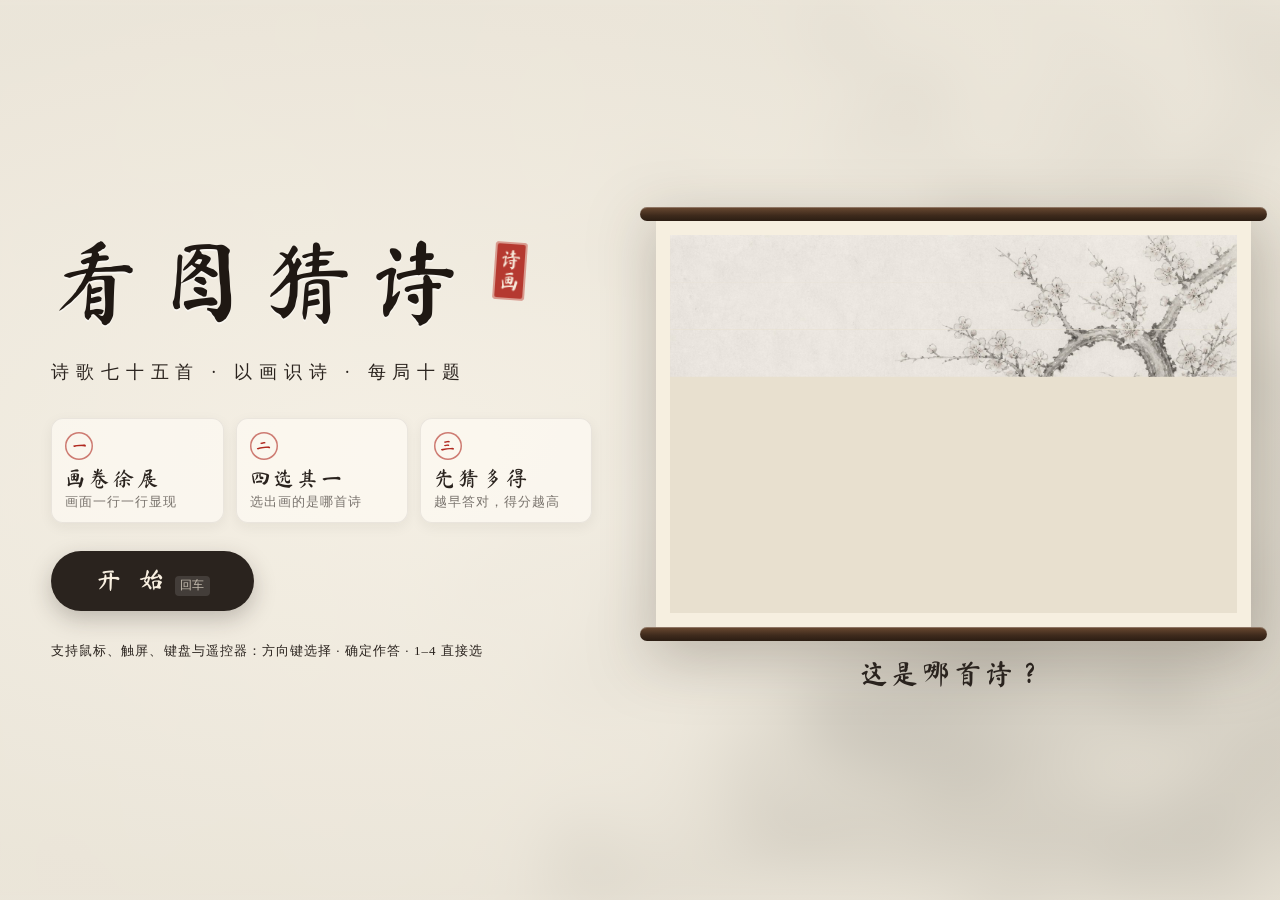
==== game.html @ b6fafc4e "诗画：75 首古诗微动配图、看图猜诗与朗诵 Co-authored-by: Cursor <cursoragent@cursor.com>" ====
<!DOCTYPE html>
<html lang="zh-CN">
<head>
  <meta charset="UTF-8" />
  <meta name="viewport" content="width=device-width, initial-scale=1.0" />
  <title>看图猜诗 · 诗画</title>
  <link rel="preload" href="fonts/MaShanZheng.woff2" as="font" type="font/woff2" crossorigin />
  <link rel="stylesheet" href="css/fonts.css" />
  <link rel="stylesheet" href="css/game.css" />
</head>
<body>
  <div id="game">
    <div class="stage" id="stage">
      <img id="full" alt="" />
      <div class="strips" id="strips"></div>
      <canvas id="fx"></canvas>
    </div>
    <div class="paper"></div>
    <div class="vignette"></div>

    <header class="hud">
      <a class="back" href="index.html" title="返回诗画">&#8249; 诗画</a>
      <div class="round" id="round"></div>
      <div class="right">
        <span class="score">得分 <b id="score">0</b></span>
        <button id="btnRecite" title="答题后朗诵这首诗（R）">诵<span class="st"> · 关</span></button>
        <button id="btnSound" title="开启/关闭声音（S）">声<span class="st"> · 关</span></button>
        <button id="btnFs" title="全屏（F）">全屏</button>
      </div>
    </header>
    <div class="rows" id="rows"></div>

    <section class="panel" id="panel">
      <div class="view ask" id="ask">
        <p class="q">这幅画画的是哪首诗？</p>
        <p class="hint">画面正一行一行显现，越早作答得分越高</p>
        <button class="primary" id="btnGuess">我猜到了 <kbd>回车</kbd></button>
      </div>
      <div class="view choose" id="choose">
        <p class="q">选出这幅画对应的诗</p>
        <div class="opts" id="opts"></div>
      </div>
      <div class="view result" id="result">
        <p class="verdict" id="verdict"></p>
        <div class="poem" id="poem"></div>
        <button class="primary" id="btnNext">下一题 <kbd>回车</kbd></button>
      </div>
    </section>

    <section class="screen intro-screen" id="start">
      <img class="intro-bg" id="introBg" alt="" />
      <div class="intro">
        <div class="intro-text">
          <div class="brand">
            <h1>看图猜诗</h1>
            <span class="stamp">诗画</span>
          </div>
          <p class="sub">诗歌七十五首 · 以画识诗 · 每局十题</p>
          <ol class="steps">
            <li><i>一</i><b>画卷徐展</b><span>画面一行一行显现</span></li>
            <li><i>二</i><b>四选其一</b><span>选出画的是哪首诗</span></li>
            <li><i>三</i><b>先猜多得</b><span>越早答对，得分越高</span></li>
          </ol>
          <div class="go">
            <button class="primary big" id="btnStart">开 始<kbd>回车</kbd></button>
            <span class="best" id="best"></span>
          </div>
          <p class="keys">支持鼠标、触屏、键盘与遥控器：方向键选择 · 确定作答 · 1–4 直接选</p>
        </div>
        <figure class="teaser">
          <div class="scroll">
            <div class="rod"></div>
            <div class="frame"><div class="t-strips" id="teaser"></div></div>
            <div class="rod"></div>
          </div>
          <figcaption id="teaserCap"><span class="q">这是哪首诗？</span><span class="a"></span></figcaption>
        </figure>
      </div>
    </section>

    <section class="screen" id="end">
      <div class="card wide">
        <h1 id="endTitle"></h1>
        <p id="endStat"></p>
        <div class="recap" id="recap"></div>
        <div class="btns">
          <button class="primary big" id="btnAgain">再来一局 <kbd>回车</kbd></button>          <a class="ghost" href="index.html">返回诗画</a>
        </div>
      </div>
    </section>
  </div>

  <script src="js/audio.js"></script>
  <script src="js/scenes.js"></script>
  <script src="js/fx.js"></script>
  <script src="js/poems.js"></script>
  <script src="js/voice.js"></script>
  <script src="js/recite.js"></script>
  <script src="js/game.js"></script>
</body>
</html>
---- css/fonts.css ----
/* 马善政楷书（SIL OFL 1.1），已裁成本站用字 + GB2312 一级常用字，见 agent-tools/font_subset.py */
@font-face {
  font-family: "Ma Shan Zheng";
  src: url("../fonts/MaShanZheng.woff2") format("woff2");
  font-weight: normal;
  font-style: normal;
  font-display: block;
}
---- css/game.css ----
* { box-sizing: border-box; margin: 0; padding: 0; }

html, body { width: 100%; height: 100%; overflow: hidden; background: #ece6d8; }

body {
  font-family: "Ma Shan Zheng", "STKaiti", "KaiTi", "楷体", serif;
  color: #2a231e;
  user-select: none;
  -webkit-font-smoothing: antialiased;
}

button, a { font: inherit; color: inherit; }
kbd {
  display: inline-block;
  margin-left: .5em;
  padding: 0 .45em;
  border-radius: 4px;
  font: 12px/1.6 "STKaiti", "KaiTi", serif;
  letter-spacing: 0;
  background: rgba(0, 0, 0, .08);
  opacity: .75;
}

#game { position: fixed; inset: 0; overflow: hidden; }

/* ---------- 画面：按行显现 ---------- */
.stage { position: absolute; inset: 0; background: #ece6d8; }
.stage img, .stage canvas { position: absolute; inset: 0; width: 100%; height: 100%; display: block; }
.stage > img { object-fit: cover; opacity: 0; transition: opacity .6s; }
.stage.done > img { opacity: 1; }
.stage.done .strips { opacity: 0; transition: opacity .6s .6s; }
.strips { position: absolute; inset: 0; }
.strip { position: absolute; left: 0; right: 0; overflow: hidden; opacity: 0; }
.strip img { position: absolute; left: 0; width: 100%; object-fit: cover; }
.strip.on { animation: brushL 1.4s cubic-bezier(.3, .6, .2, 1) forwards; }
.strip.on.rtl { animation-name: brushR; }
@keyframes brushL {
  0%   { opacity: 0; clip-path: inset(0 100% 0 0); filter: blur(10px) saturate(.3); }
  30%  { opacity: 1; }
  100% { opacity: 1; clip-path: inset(0 0 0 0); filter: none; }
}
@keyframes brushR {
  0%   { opacity: 0; clip-path: inset(0 0 0 100%); filter: blur(10px) saturate(.3); }
  30%  { opacity: 1; }
  100% { opacity: 1; clip-path: inset(0 0 0 0); filter: none; }
}

.paper {
  position: absolute; inset: 0; pointer-events: none;
  opacity: .12; mix-blend-mode: multiply;
  background-image: url("data:image/svg+xml;utf8,<svg xmlns='http://www.w3.org/2000/svg' width='260' height='260'><filter id='n'><feTurbulence type='fractalNoise' baseFrequency='0.85' numOctaves='2' stitchTiles='stitch'/><feColorMatrix values='0 0 0 0 0.35 0 0 0 0 0.30 0 0 0 0 0.24 0 0 0 0.9 0'/></filter><rect width='100%' height='100%' filter='url(%23n)'/></svg>");
}
.vignette {
  position: absolute; inset: 0; pointer-events: none;
  background: radial-gradient(ellipse at 58% 50%, transparent 55%, rgba(40, 28, 16, .26) 100%);
}

/* ---------- 顶栏与进度 ---------- */
.hud {
  position: absolute; left: 0; right: 0; top: 0;
  display: flex; align-items: center; justify-content: space-between;
  padding: 2.4vh 2.4vw;
  pointer-events: none;
}
.hud > * { pointer-events: auto; }
.hud .back, .hud button, .hud .round, .hud .score {
  padding: 6px 16px; border-radius: 999px;
  background: rgba(18, 16, 14, .32);
  backdrop-filter: blur(10px); -webkit-backdrop-filter: blur(10px);
  color: rgba(255, 255, 255, .85);
  font-family: "STKaiti", "KaiTi", serif; font-size: 15px; letter-spacing: .12em;
  text-decoration: none; border: 0; cursor: pointer;
}
.hud .round { cursor: default; font-variant-numeric: tabular-nums; }
.hud .right { display: flex; gap: 8px; }
.hud .score { cursor: default; }
.hud .score b { font-weight: normal; color: #ffe2a8; }
.hud button.on { background: rgba(18, 16, 14, .55); color: #fff; }

.rows {
  position: absolute; right: 2.4vw; top: 50%; transform: translateY(-50%);
  display: flex; flex-direction: column; gap: 6px;
}
.rows i {
  width: 6px; height: 22px; border-radius: 3px;
  background: rgba(40, 30, 20, .18);
  transition: background .4s;
}
.rows i.on { background: rgba(176, 40, 31, .75); }

/* ---------- 左侧面板 ---------- */
.panel {
  position: absolute; left: 5vw; top: 50%; transform: translateY(-50%);
  width: min(34vw, 430px);
  padding: 28px 26px;
  border-radius: 14px;
  background: rgba(250, 246, 238, .86);
  backdrop-filter: blur(8px); -webkit-backdrop-filter: blur(8px);
  box-shadow: 0 10px 40px rgba(40, 28, 16, .18);
}
.panel .view { display: none; flex-direction: column; gap: 16px; }
.panel[data-v="ask"] .ask, .panel[data-v="choose"] .choose, .panel[data-v="result"] .result {
  display: flex; animation: fadeIn .5s ease;
}
@keyframes fadeIn { from { opacity: 0; transform: translateY(8px); } to { opacity: 1; transform: none; } }

.q { font-size: 28px; letter-spacing: .12em; }
.hint { font-family: "STKaiti", "KaiTi", serif; font-size: 15px; letter-spacing: .1em; opacity: .65; line-height: 1.7; }

.primary {
  all: unset; cursor: pointer; text-align: center;
  padding: 12px 22px; border-radius: 999px;
  background: #2a231e; color: #f8efe0;
  font-size: 20px; letter-spacing: .2em;
  transition: transform .15s, background .2s;
}
.primary:hover { background: #4a3c30; transform: translateY(-1px); }
.primary kbd { background: rgba(255, 255, 255, .16); }
.primary.big { padding: 14px 34px; font-size: 24px; }

.opts { display: flex; flex-direction: column; gap: 10px; }
.opt {
  all: unset; cursor: pointer;
  display: grid; grid-template-columns: 34px 1fr; align-items: center; column-gap: 12px;
  padding: 10px 14px; border-radius: 10px;
  background: rgba(255, 255, 255, .7);
  box-shadow: inset 0 0 0 1.5px rgba(42, 35, 30, .12);
  transition: background .2s, box-shadow .2s, transform .15s, opacity .3s;
  animation: fadeIn .45s ease backwards;
}
.opt:nth-child(2) { animation-delay: .08s; }
.opt:nth-child(3) { animation-delay: .16s; }
.opt:nth-child(4) { animation-delay: .24s; }
.opt:hover { background: #fff; transform: translateX(3px); box-shadow: inset 0 0 0 1.5px rgba(42, 35, 30, .35); }
.opt.focus { background: #fff; transform: translateX(5px); box-shadow: inset 0 0 0 2.5px #2a231e, 0 4px 14px rgba(40, 28, 16, .15); }
.opt.focus .k { background: #2a231e; color: #f8efe0; }
.opt .k {
  grid-row: span 2;
  width: 34px; height: 34px; border-radius: 50%;
  display: grid; place-items: center;
  font: 16px "STKaiti", "KaiTi", serif;
  background: rgba(42, 35, 30, .08);
}
.opt b { font-weight: normal; font-size: 22px; letter-spacing: .1em; line-height: 1.3; }
.opt i { font-style: normal; font-family: "STKaiti", "KaiTi", serif; font-size: 13px; letter-spacing: .12em; opacity: .6; }
.opts.locked .opt { pointer-events: none; }
.opts.locked .opt:not(.right):not(.wrong) { opacity: .4; }
.opt.right { background: #e3f0dc; box-shadow: inset 0 0 0 2px #5c8f4a; }
.opt.right .k { background: #5c8f4a; color: #fff; }
.opt.wrong { background: #f6dfdc; box-shadow: inset 0 0 0 2px #b0281f; animation: shake .4s; }
.opt.wrong .k { background: #b0281f; color: #fff; }
@keyframes shake { 25% { transform: translateX(-6px); } 50% { transform: translateX(5px); } 75% { transform: translateX(-3px); } }

.verdict { font-size: 26px; letter-spacing: .14em; }
.verdict.ok { color: #4f7d3f; }
.verdict.no { color: #b0281f; }
.verdict small { display: block; margin-top: 4px; font-family: "STKaiti", "KaiTi", serif; font-size: 15px; color: #2a231e; opacity: .7; letter-spacing: .1em; }

.poem {
  writing-mode: vertical-rl;
  white-space: nowrap;
  align-self: flex-end;
  max-width: 100%;
  overflow-x: auto;
  padding: 4px 2px 8px;
}
.poem .title { font-size: 30px; letter-spacing: .2em; margin-left: .5em; }
.poem .author { font-family: "STKaiti", "KaiTi", serif; font-size: 14px; letter-spacing: .3em; padding-top: 2.6em; margin-left: 1.2em; opacity: .75; }
.poem .line { font-size: 22px; letter-spacing: .26em; line-height: 1.6; padding-top: 1em; margin-left: .3em; }
.poem .ch { display: inline-block; opacity: 0; animation: ink 1.2s ease var(--d) forwards; }
@keyframes ink {
  0%   { opacity: 0; filter: blur(8px); transform: scale(1.3); }
  100% { opacity: 1; filter: none; transform: none; }
}

/* ---------- 开始 / 结束 ---------- */
.screen {
  position: absolute; inset: 0; z-index: 5;
  display: grid; place-items: center;
  padding: 4vh 4vw;
  background: rgba(236, 230, 216, .55);
  backdrop-filter: blur(6px); -webkit-backdrop-filter: blur(6px);
  opacity: 0; pointer-events: none; transition: opacity .5s;
}
.screen.open { opacity: 1; pointer-events: auto; }
.screen .card {
  width: min(560px, 92vw); max-height: 92vh; overflow: auto;
  display: flex; flex-direction: column; align-items: center; gap: 22px; text-align: center;
  padding: 40px 36px;
  border-radius: 18px;
  background: rgba(250, 246, 238, .94);
  box-shadow: 0 20px 60px rgba(40, 28, 16, .22);
}
.screen .card.wide { width: min(980px, 94vw); }
.screen h1 { font-weight: normal; font-size: 46px; letter-spacing: .4em; padding-left: .4em; }
.screen p { font-family: "STKaiti", "KaiTi", serif; font-size: 17px; line-height: 1.9; letter-spacing: .08em; opacity: .8; }
.screen p.keys { font-size: 13px; opacity: .55; }
/* ---------- 开始页 ---------- */
.intro-screen { background: #ece6d8; backdrop-filter: none; -webkit-backdrop-filter: none; overflow: hidden; }
.intro-bg {
  position: absolute; inset: -40px; width: calc(100% + 80px); height: calc(100% + 80px);
  object-fit: cover; filter: blur(28px) saturate(.8); opacity: 0; transform: scale(1.05);
  transition: opacity 2.4s ease;
}
.intro-bg.on { opacity: .32; }
.intro-screen::after {
  content: ""; position: absolute; inset: 0; pointer-events: none;
  background: radial-gradient(ellipse at 30% 50%, rgba(246, 241, 230, .85) 0%, rgba(236, 230, 216, .35) 70%);
}
.intro {
  position: relative; z-index: 1;
  width: min(1200px, 94vw);
  display: grid; grid-template-columns: 1fr 1.1fr; gap: 5vw; align-items: center;
}
.intro-text { display: flex; flex-direction: column; align-items: flex-start; gap: 3.2vh; }
.brand { position: relative; display: flex; align-items: flex-start; gap: 18px; }
.brand h1 {
  font-weight: normal; font-size: clamp(56px, 10vh, 104px); line-height: 1;
  letter-spacing: .18em; padding-left: 0;
  color: #1f1813;
  text-shadow: 0 2px 0 rgba(255, 255, 255, .5);
  animation: rise 1.2s cubic-bezier(.2, .7, .2, 1) both;
}
.stamp {
  writing-mode: vertical-rl;
  margin-top: .3em;
  padding: .35em .22em;
  border-radius: 4px;
  background: #b0281f; color: #f8ebdc;
  font-size: clamp(16px, 2.3vh, 22px); letter-spacing: .08em; line-height: 1.1;
  box-shadow: inset 0 0 0 2px rgba(248, 235, 220, .55);
  transform: rotate(4deg);
  animation: stampIn .7s ease-out .7s both;
}
@keyframes stampIn {
  0% { opacity: 0; transform: rotate(4deg) scale(1.8); }
  70% { opacity: 1; transform: rotate(4deg) scale(.94); }
  100% { opacity: .92; transform: rotate(4deg) scale(1); }
}
@keyframes rise { from { opacity: 0; transform: translateY(14px); filter: blur(6px); } to { opacity: 1; transform: none; filter: none; } }
.screen .sub {
  font-size: clamp(15px, 2vh, 19px); letter-spacing: .38em; opacity: .7;
  animation: rise 1.2s .2s both;
}
.steps {
  list-style: none; width: 100%;
  display: grid; grid-template-columns: repeat(3, 1fr); gap: 12px;
  animation: rise 1.2s .35s both;
}
.steps li {
  display: flex; flex-direction: column; gap: 4px;
  padding: 14px 14px 12px;
  border-radius: 12px;
  background: rgba(255, 252, 245, .62);
  box-shadow: inset 0 0 0 1px rgba(42, 35, 30, .08), 0 4px 14px rgba(40, 28, 16, .06);
}
.steps i {
  font-style: normal; width: 28px; height: 28px; display: grid; place-items: center;
  border-radius: 50%; font-size: 15px;
  color: #b0281f; box-shadow: inset 0 0 0 1.5px rgba(176, 40, 31, .6);
  margin-bottom: 4px;
}
.steps b { font-weight: normal; font-size: 21px; letter-spacing: .14em; }
.steps span { font-family: "STKaiti", "KaiTi", serif; font-size: 13px; letter-spacing: .08em; opacity: .62; }
.go { display: flex; align-items: center; gap: 20px; flex-wrap: wrap; animation: rise 1.2s .62s both; }
.go .primary.big { padding: 15px 44px; font-size: 26px; box-shadow: 0 8px 22px rgba(42, 35, 30, .25); }
.best { font-family: "STKaiti", "KaiTi", serif; font-size: 15px; letter-spacing: .12em; opacity: .7; }
.best b { font-weight: normal; color: #b0281f; font-size: 18px; }
.intro .keys { animation: rise 1.2s .75s both; }

.teaser { margin: 0; display: flex; flex-direction: column; align-items: center; gap: 18px; animation: rise 1.4s .3s both; }
.scroll { width: 100%; display: flex; flex-direction: column; align-items: stretch; filter: drop-shadow(0 18px 30px rgba(40, 28, 16, .25)); }
.rod {
  height: 14px; margin: 0 -16px; border-radius: 7px;
  background: linear-gradient(#6b4a32, #3e2a1c 60%, #2b1d13);
  box-shadow: inset 0 1px 0 rgba(255, 255, 255, .25);
}
.frame { padding: 14px; background: #f6efe0; }
.t-strips { position: relative; aspect-ratio: 3 / 2; overflow: hidden; background: #e8e0cf; }
.t-strips .strip.on { animation-duration: .9s; }
.t-strips.out { opacity: 0; transition: opacity .8s; }
.teaser figcaption { position: relative; height: 34px; width: 100%; text-align: center; font-size: 24px; letter-spacing: .2em; }
.teaser figcaption span { position: absolute; inset: 0; transition: opacity .6s, transform .6s; }
.teaser figcaption .a { opacity: 0; transform: translateY(8px); color: #b0281f; }
.teaser figcaption.show .q { opacity: 0; transform: translateY(-8px); }
.teaser figcaption.show .a { opacity: 1; transform: none; }

/* 朗诵时逐句高亮 */
.poem > div { transition: opacity .5s, color .5s, text-shadow .5s; }
.poem.reciting > div:not(.reading) { opacity: .45; }
.poem > div.reading { color: #b0281f; text-shadow: 0 0 14px rgba(255, 220, 170, .9); }

.recap {
  width: 100%;
  display: grid; grid-template-columns: repeat(auto-fill, minmax(150px, 1fr)); gap: 12px;
}
.recap a {
  position: relative; display: flex; flex-direction: column; gap: 4px;
  border-radius: 8px; overflow: hidden; text-decoration: none;
  background: #fff;
  box-shadow: 0 2px 8px rgba(40, 28, 16, .1);
}
.recap img { width: 100%; aspect-ratio: 3 / 2; object-fit: cover; display: block; }
.recap b { font-weight: normal; font-size: 16px; letter-spacing: .1em; padding: 0 8px 8px; }
.recap .mark {
  position: absolute; top: 6px; right: 6px;
  width: 26px; height: 26px; border-radius: 50%; display: grid; place-items: center;
  font: 15px/1 sans-serif; color: #fff;
}
.recap .mark.ok { background: #5c8f4a; }
.recap .mark.no { background: #b0281f; }
.btns { display: flex; gap: 14px; align-items: center; flex-wrap: wrap; justify-content: center; }
.ghost {
  background: none; border: 0; cursor: pointer;
  padding: 12px 26px; border-radius: 999px; text-decoration: none;
  font-size: 20px; letter-spacing: .2em;
  box-shadow: inset 0 0 0 1.5px rgba(42, 35, 30, .3);
}

/* ---------- 窄屏：面板移到底部 ---------- */
@media (max-width: 760px), (max-aspect-ratio: 1/1) {
  .panel {
    left: 3vw; right: 3vw; top: auto; bottom: 2.5vh; transform: none;
    width: auto; max-height: 56vh; overflow-y: auto;
    padding: 18px 16px;
  }
  .q { font-size: 22px; }
  .opts { display: grid; grid-template-columns: 1fr 1fr; gap: 8px; }
  .opt { grid-template-columns: 28px 1fr; padding: 8px 10px; column-gap: 8px; }
  .opt .k { width: 28px; height: 28px; font-size: 14px; }
  .opt b { font-size: 18px; }
  .hud { padding: 12px 10px; gap: 6px; }
  .hud .back, .hud button, .hud .round, .hud .score { padding: 5px 10px; font-size: 13px; letter-spacing: .04em; white-space: nowrap; }
  .hud .right { gap: 4px; }
  .hud .st { display: none; }
  .rows { right: auto; left: 50%; top: 52px; transform: translateX(-50%); flex-direction: row; }
  .rows i { width: 22px; height: 5px; }
  .panel .view { gap: 12px; }
  .verdict { font-size: 21px; }
  .verdict small { font-size: 13px; }
  .poem { align-self: center; }
  .intro-screen { align-items: start; overflow-y: auto; }
  .intro { grid-template-columns: 1fr; gap: 3vh; padding: 2vh 0 3vh; }
  .teaser { order: -1; gap: 10px; }
  .frame { padding: 8px; }
  .rod { height: 10px; margin: 0 -10px; }
  .teaser figcaption { font-size: 18px; height: 26px; }
  .intro-text { gap: 2.2vh; align-items: center; text-align: center; }
  .brand h1 { font-size: 46px; }
  .steps { gap: 6px; }
  .steps li { padding: 10px 8px; align-items: center; }
  .steps b { font-size: 16px; letter-spacing: .06em; }
  .steps span { font-size: 11px; }
  .go { justify-content: center; }
  .go .primary.big { padding: 12px 36px; font-size: 22px; }
  .poem .title { font-size: 21px; }
  .poem .author { font-size: 12px; }
  .poem .line { font-size: 17px; line-height: 1.5; }
  .primary { padding: 10px 18px; font-size: 18px; }
  .screen h1 { font-size: 34px; }
}
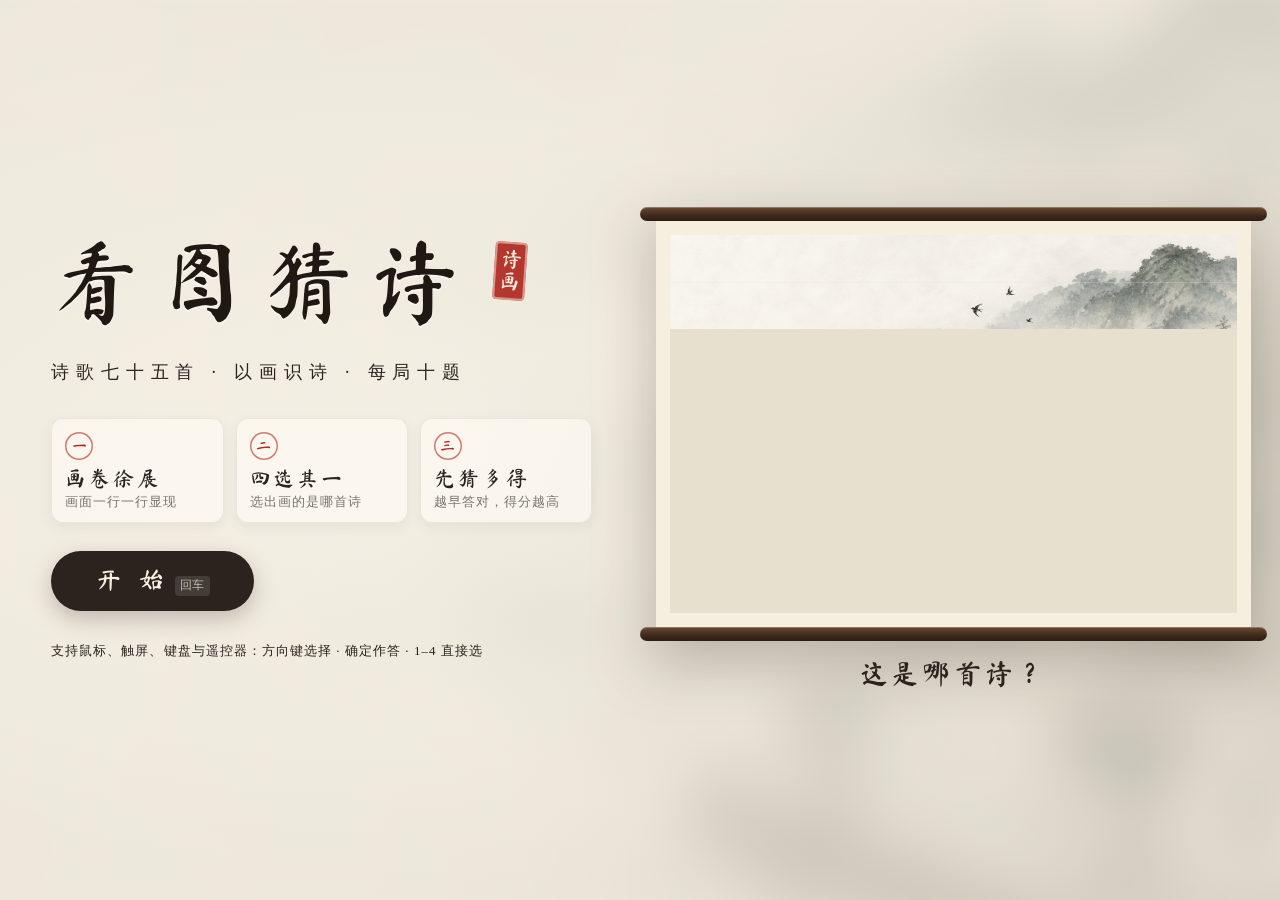
==== commit 6c546bff: "扩展初高中 80 首：配图、朗诵与目录选卷 - 新增初中、高中课标诗词曲各 40 首，配图按诗意分色调重绘，日月光晕对准画中位置 - 80 首补齐神经网络语音朗诵与逐句时间轴，多音字按课本读音校正 -" ====
--- a/game.html
+++ b/game.html
@@ -94,6 +94,8 @@
   <script src="js/scenes.js"></script>
   <script src="js/fx.js"></script>
   <script src="js/poems.js"></script>
+  <script src="js/extended.js"></script>
+  <script src="js/extended-senior.js"></script>
   <script src="js/voice.js"></script>
   <script src="js/recite.js"></script>
   <script src="js/game.js"></script>
